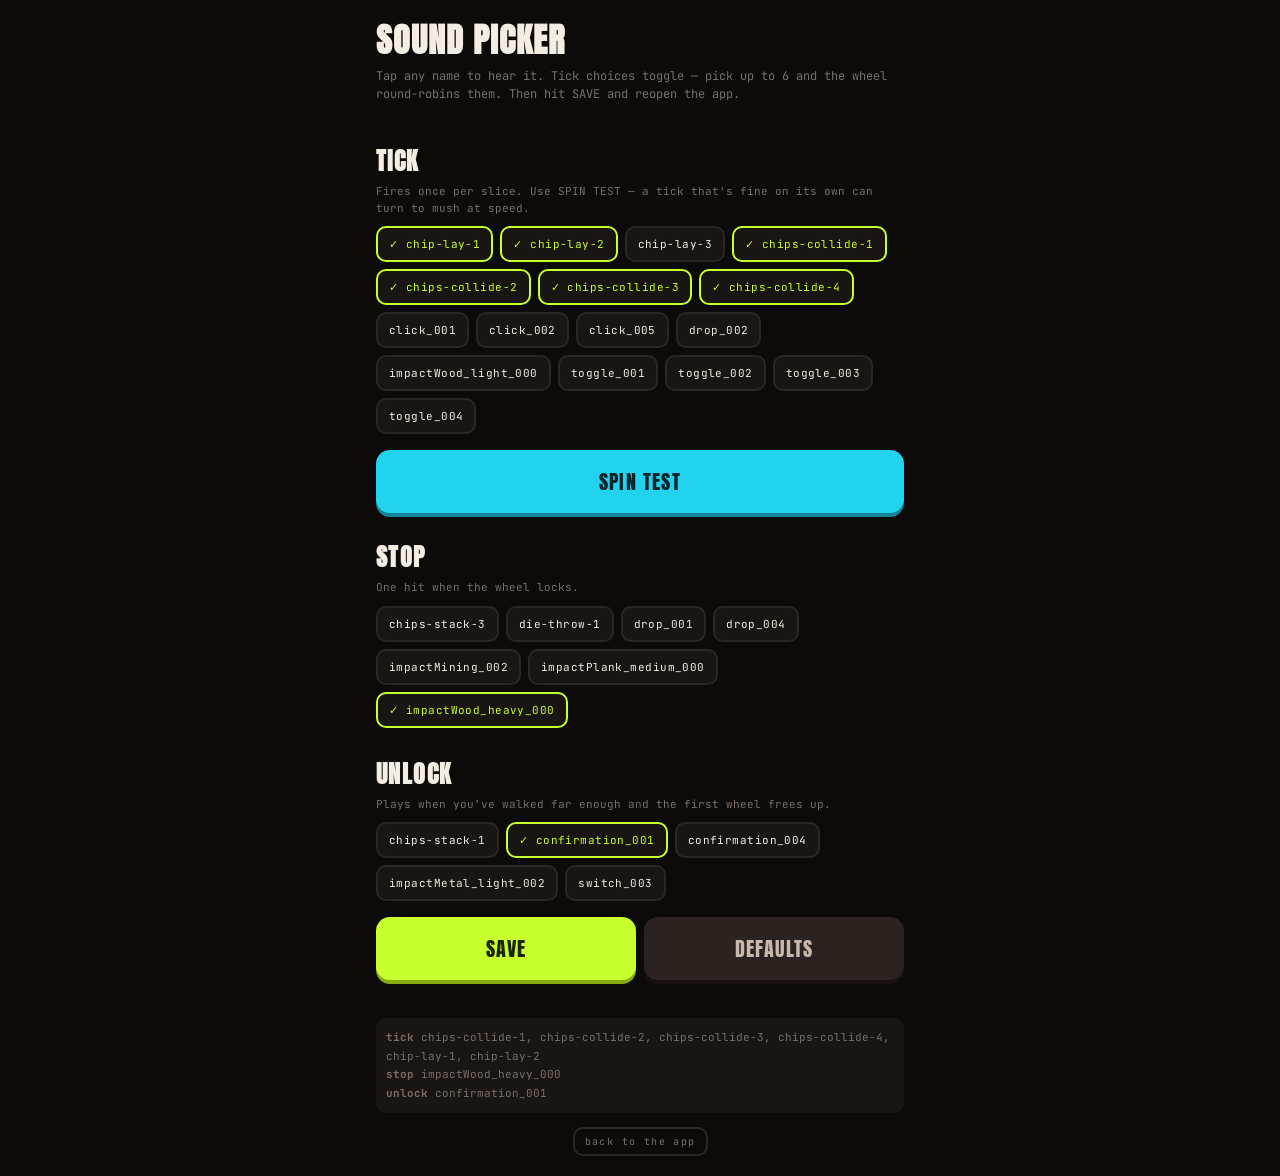
==== sounds.html @ 1cd9d799 "swap synthesized sounds for real CC0 stock recordings Kenney Casino Audio / Impact Sounds / Interfac" ====
<!DOCTYPE html>
<html lang="en">
<head>
<meta charset="utf-8">
<meta name="viewport" content="width=device-width, initial-scale=1, viewport-fit=cover">
<title>THE WHEEL — sound picker</title>
<link href="https://fonts.googleapis.com/css2?family=Anton&family=JetBrains+Mono:wght@400;700&display=swap" rel="stylesheet">
<link rel="stylesheet" href="style.css?v=3">
<style>
  #app{justify-content:flex-start}
  h1{font-family:Anton,Impact,sans-serif;font-size:34px;margin:6px 0 2px;letter-spacing:.03em}
  .sub{font-size:12px;color:var(--dim);line-height:1.5;margin:0 0 18px}
  h2{font-family:Anton,Impact,sans-serif;font-size:24px;margin:22px 0 4px;letter-spacing:.06em}
  .hint{font-size:11px;color:var(--dim);margin:0 0 10px;line-height:1.5}
  .row{display:flex;flex-wrap:wrap;gap:7px;margin-bottom:6px}
  .cand{
    background:var(--ink2);border:2px solid #2c2622;border-radius:10px;
    padding:9px 11px;font-family:inherit;font-size:11px;color:var(--paper);letter-spacing:.04em;
  }
  .cand:active{background:#2c2622}
  .cand.on{border-color:var(--acid);color:var(--acid)}
  .cand.on::before{content:'✓ '}
  .bar{display:flex;gap:8px;margin:10px 0 4px}
  .bar .big{margin:0}
  .note{font-size:11px;color:var(--gold);min-height:16px;margin-top:8px;line-height:1.5}
  .picked{background:var(--ink2);border-radius:10px;padding:10px;font-size:11px;color:var(--dim);line-height:1.7;margin-top:10px;word-break:break-all}
</style>
</head>
<body>
<div id="app">
  <h1>SOUND PICKER</h1>
  <p class="sub">Tap any name to hear it. Tick choices toggle — pick up to 6 and the wheel
  round-robins them. Then hit SAVE and reopen the app.</p>

  <h2>TICK</h2>
  <p class="hint">Fires once per slice. Use SPIN TEST — a tick that's fine on its own can turn to mush at speed.</p>
  <div class="row" id="rowTick"></div>
  <div class="bar"><button class="big alt" id="spinTest">SPIN TEST</button></div>

  <h2>STOP</h2>
  <p class="hint">One hit when the wheel locks.</p>
  <div class="row" id="rowThunk"></div>

  <h2>UNLOCK</h2>
  <p class="hint">Plays when you've walked far enough and the first wheel frees up.</p>
  <div class="row" id="rowUnlock"></div>

  <div class="bar">
    <button class="big win" id="save">SAVE</button>
    <button class="big lose" id="reset">DEFAULTS</button>
  </div>
  <div class="note" id="note"></div>
  <div class="picked" id="picked"></div>
  <a href="index.html" class="ghost small" style="text-align:center;text-decoration:none">back to the app</a>
</div>

<script>
const LIB = {
"tick": [
{
"file": "snd/lib/tick--chip-lay-1.wav",
"name": "chip-lay-1"
},
{
"file": "snd/lib/tick--chip-lay-2.wav",
"name": "chip-lay-2"
},
{
"file": "snd/lib/tick--chip-lay-3.wav",
"name": "chip-lay-3"
},
{
"file": "snd/lib/tick--chips-collide-1.wav",
"name": "chips-collide-1"
},
{
"file": "snd/lib/tick--chips-collide-2.wav",
"name": "chips-collide-2"
},
{
"file": "snd/lib/tick--chips-collide-3.wav",
"name": "chips-collide-3"
},
{
"file": "snd/lib/tick--chips-collide-4.wav",
"name": "chips-collide-4"
},
{
"file": "snd/lib/tick--click_001.wav",
"name": "click_001"
},
{
"file": "snd/lib/tick--click_002.wav",
"name": "click_002"
},
{
"file": "snd/lib/tick--click_005.wav",
"name": "click_005"
},
{
"file": "snd/lib/tick--drop_002.wav",
"name": "drop_002"
},
{
"file": "snd/lib/tick--impactWood_light_000.wav",
"name": "impactWood_light_000"
},
{
"file": "snd/lib/tick--toggle_001.wav",
"name": "toggle_001"
},
{
"file": "snd/lib/tick--toggle_002.wav",
"name": "toggle_002"
},
{
"file": "snd/lib/tick--toggle_003.wav",
"name": "toggle_003"
},
{
"file": "snd/lib/tick--toggle_004.wav",
"name": "toggle_004"
}
],
"thunk": [
{
"file": "snd/lib/thunk--chips-stack-3.wav",
"name": "chips-stack-3"
},
{
"file": "snd/lib/thunk--die-throw-1.wav",
"name": "die-throw-1"
},
{
"file": "snd/lib/thunk--drop_001.wav",
"name": "drop_001"
},
{
"file": "snd/lib/thunk--drop_004.wav",
"name": "drop_004"
},
{
"file": "snd/lib/thunk--impactMining_002.wav",
"name": "impactMining_002"
},
{
"file": "snd/lib/thunk--impactPlank_medium_000.wav",
"name": "impactPlank_medium_000"
},
{
"file": "snd/lib/thunk--impactWood_heavy_000.wav",
"name": "impactWood_heavy_000"
}
],
"unlock": [
{
"file": "snd/lib/unlock--chips-stack-1.wav",
"name": "chips-stack-1"
},
{
"file": "snd/lib/unlock--confirmation_001.wav",
"name": "confirmation_001"
},
{
"file": "snd/lib/unlock--confirmation_004.wav",
"name": "confirmation_004"
},
{
"file": "snd/lib/unlock--impactMetal_light_002.wav",
"name": "impactMetal_light_002"
},
{
"file": "snd/lib/unlock--switch_003.wav",
"name": "switch_003"
}
]
};
// the lib copies of whatever snd/tick*.wav currently are, so the buttons show as ticked
const DEFAULTS = {
  tick: ['chips-collide-1','chips-collide-2','chips-collide-3','chips-collide-4','chip-lay-1','chip-lay-2']
          .map(n => `snd/lib/tick--${n}.wav`),
  thunk: 'snd/lib/thunk--impactWood_heavy_000.wav',
  unlock: 'snd/lib/unlock--confirmation_001.wav',
};
const DB = {
  get(k,d){ try { return JSON.parse(localStorage.getItem('wheel.'+k)) ?? d; } catch { return d; } },
  set(k,v){ try { localStorage.setItem('wheel.'+k, JSON.stringify(v)); } catch {} },
};

let AC = null, cache = new Map();
const ctx = () => (AC = AC || new (window.AudioContext||window.webkitAudioContext)());
async function buf(url){
  if (cache.has(url)) return cache.get(url);
  const b = await ctx().decodeAudioData(await (await fetch(url)).arrayBuffer());
  cache.set(url, b); return b;
}
async function play(url, rate=1, gain=1){
  try {
    const s = ctx().createBufferSource(), g = ctx().createGain();
    s.buffer = await buf(url); s.playbackRate.value = rate; g.gain.value = gain;
    s.connect(g); g.connect(ctx().destination); s.start();
  } catch(e){ note('could not play ' + url); }
}
const note = t => document.getElementById('note').textContent = t;

// current selection, seeded from whatever the app is using
let sel = DB.get('sndPick', null) || { tick: DEFAULTS.tick.slice(), thunk: DEFAULTS.thunk, unlock: DEFAULTS.unlock };

function build(role, el){
  el.innerHTML = '';
  LIB[role].forEach(c => {
    const b = document.createElement('button');
    b.className = 'cand'; b.textContent = c.name; b.dataset.file = c.file;
    b.onclick = () => {
      play(c.file, 1, role === 'tick' ? 0.8 : 0.95);
      if (role === 'tick') {
        const i = sel.tick.indexOf(c.file);
        if (i >= 0) sel.tick.splice(i,1);
        else { if (sel.tick.length >= 6) sel.tick.shift(); sel.tick.push(c.file); }
        note(`${sel.tick.length} tick take${sel.tick.length===1?'':'s'} selected`);
      } else { sel[role] = c.file; }
      paint();
    };
    el.appendChild(b);
  });
}

function paint(){
  document.querySelectorAll('.cand').forEach(b => {
    const f = b.dataset.file;
    b.classList.toggle('on', sel.tick.includes(f) || sel.thunk === f || sel.unlock === f);
  });
  document.getElementById('picked').innerHTML =
    `<b>tick</b> ${sel.tick.map(f=>f.split('--').pop().replace('.wav','')).join(', ') || '(none — will use defaults)'}<br>` +
    `<b>stop</b> ${sel.thunk.split('--').pop().replace('.wav','')}<br>` +
    `<b>unlock</b> ${sel.unlock.split('--').pop().replace('.wav','')}`;
}

// replays the app's real physics so you hear the slowdown, not one isolated click
document.getElementById('spinTest').onclick = async () => {
  const list = sel.tick.length ? sel.tick : DEFAULTS.tick;
  await Promise.all(list.map(u => buf(u).catch(()=>null)));
  let rot = 0, vel = 24, t = 0, last = -1, n = 0;
  const SLICES = 12, step = Math.PI*2/SLICES, dt = 1/120;
  note('spinning…');
  while (Math.abs(vel) > 0.22 && t < 14 && n < 400) {
    rot += vel*dt; vel *= Math.pow(0.32, dt); t += dt;
    const s = Math.floor(rot/step);
    if (s !== last) {
      last = s; n++;
      const fast = Math.min(1, Math.abs(vel)/20);
      const u = list[n % list.length];
      setTimeout(() => play(u, 0.94 + Math.random()*0.12 + fast*0.16, 0.78 - fast*0.34), t*1000);
    }
  }
  setTimeout(() => { play(sel.thunk, 0.97+Math.random()*0.06, 0.95); note(`${n} ticks then the stop`); }, t*1000 + 120);
};

document.getElementById('save').onclick = () => {
  if (!sel.tick.length) return note('pick at least one tick');
  DB.set('sndPick', sel);
  note('saved — reopen the app and flick a wheel');
};
document.getElementById('reset').onclick = () => {
  DB.set('sndPick', null);
  sel = { tick: DEFAULTS.tick.slice(), thunk: DEFAULTS.thunk, unlock: DEFAULTS.unlock };
  paint(); note('back to defaults');
};

build('tick', document.getElementById('rowTick'));
build('thunk', document.getElementById('rowThunk'));
build('unlock', document.getElementById('rowUnlock'));
paint();
document.addEventListener('pointerdown', () => { ctx(); if (AC.state==='suspended') AC.resume(); }, {once:true});
</script>
</body>
</html>
---- style.css ----
:root{
  --ink:#0d0b0a;
  --ink2:#191512;
  --paper:#f4ede1;
  --hot:#ff4d1c;
  --acid:#c8ff2e;
  --sky:#22d3ee;
  --gold:#ffc233;
  --dim:#7a6f66;
}
*{box-sizing:border-box;-webkit-tap-highlight-color:transparent}
html,body{margin:0;padding:0;height:100%}
body{
  background:var(--ink);
  color:var(--paper);
  font-family:"JetBrains Mono",ui-monospace,monospace;
  overscroll-behavior:none;
  touch-action:manipulation;
  -webkit-user-select:none;user-select:none;
}
#app{
  max-width:560px;margin:0 auto;min-height:100%;
  padding:calc(env(safe-area-inset-top) + 8px) 16px calc(env(safe-area-inset-bottom) + 20px);
  display:flex;flex-direction:column;
}
.hidden{display:none !important}
.muted{color:var(--dim)}

/* ---------- top bar ---------- */
#bar{
  display:flex;justify-content:space-between;align-items:center;
  font-size:12px;letter-spacing:.12em;padding-bottom:10px;
  border-bottom:2px solid #241f1b;margin-bottom:14px;
}
.bar-l{display:flex;gap:10px;align-items:baseline}
#dayCount{font-family:Anton,Impact,sans-serif;font-size:19px;letter-spacing:.04em}
#place{font-size:11px;max-width:120px;overflow:hidden;text-overflow:ellipsis;white-space:nowrap}
.bar-r{display:flex;gap:10px;align-items:center}
#timer{
  font-family:Anton,Impact,sans-serif;font-size:22px;color:var(--acid);
  letter-spacing:.02em;font-variant-numeric:tabular-nums;
}

/* ---------- buttons ---------- */
button{font-family:inherit;cursor:pointer;border:0}
.big{
  display:block;width:100%;padding:16px;margin:8px 0;
  background:var(--hot);color:#fff;border-radius:14px;
  font-family:Anton,Impact,sans-serif;font-size:20px;letter-spacing:.06em;
  box-shadow:0 4px 0 #a92c0c;
  transition:transform .06s,box-shadow .06s;
}
.big:active{transform:translateY(3px);box-shadow:0 1px 0 #a92c0c}
.big.alt{background:var(--sky);color:#04252b;box-shadow:0 4px 0 #128596}
.big.alt:active{box-shadow:0 1px 0 #128596}
.big.win{background:var(--acid);color:#1c2400;box-shadow:0 4px 0 #86ab13}
.big.win:active{box-shadow:0 1px 0 #86ab13}
.big.lose{background:#2a2320;color:#c9b8ac;box-shadow:0 4px 0 #17120f}
.big.lose:active{box-shadow:0 1px 0 #17120f}
.ghost{
  background:transparent;color:var(--dim);border:2px solid #2c2622;
  border-radius:10px;padding:7px 12px;font-size:11px;letter-spacing:.14em;
}
.ghost.small{font-size:10px;padding:6px 10px;margin:14px auto 0;display:block}

/* ---------- screens ---------- */
.screen{flex:1;display:flex;flex-direction:column;justify-content:center}
.huge{
  font-family:Anton,Impact,sans-serif;font-size:clamp(56px,17vw,96px);
  line-height:.85;margin:0 0 12px;letter-spacing:-.01em;
}
.lede{color:var(--gold);font-size:13px;line-height:1.5;margin:0 0 28px}
.field{margin-bottom:18px}
label{display:block;font-size:11px;letter-spacing:.16em;color:var(--dim);margin-bottom:8px}
input[type=text]{
  width:100%;padding:14px;background:var(--ink2);border:2px solid #2c2622;
  border-radius:12px;color:var(--paper);font-family:inherit;font-size:15px;
}
input[type=text]:focus{outline:none;border-color:var(--gold)}
.or{text-align:center;color:var(--dim);font-size:11px;margin:10px 0}
.toggle{display:flex;align-items:center;gap:10px;margin:6px 0;letter-spacing:.1em;color:var(--paper);font-size:12px}
.toggle input{width:20px;height:20px;accent-color:var(--hot)}
.fineprint{font-size:11px;color:var(--dim);margin:2px 0 0;line-height:1.5}
.status{font-size:12px;color:var(--gold);margin-top:14px;min-height:18px;line-height:1.5}

/* ---------- wheel ---------- */
.stagelabel{
  text-align:center;font-family:Anton,Impact,sans-serif;
  font-size:clamp(30px,10vw,48px);letter-spacing:.06em;margin-bottom:2px;
}
#wheelWrap{position:relative;width:100%;aspect-ratio:1;margin:6px auto;max-width:420px}
#wheel{width:100%;height:100%;display:block;touch-action:none}
#pointer{
  position:absolute;top:-4px;left:50%;transform:translateX(-50%);
  width:0;height:0;border-left:16px solid transparent;border-right:16px solid transparent;
  border-top:30px solid var(--paper);z-index:3;
  filter:drop-shadow(0 3px 0 rgba(0,0,0,.5));
}
#spinHint{
  position:absolute;inset:0;display:flex;align-items:center;justify-content:center;
  font-family:Anton,Impact,sans-serif;font-size:16px;letter-spacing:.2em;
  color:var(--ink);pointer-events:none;z-index:2;
}
#breadcrumb{display:flex;flex-wrap:wrap;gap:6px;justify-content:center;margin-top:10px;min-height:26px}
.crumb{
  background:var(--ink2);border:2px solid #2c2622;border-radius:8px;
  padding:5px 9px;font-size:10px;letter-spacing:.1em;
}
.crumb b{color:var(--gold);font-weight:700}

/* ---------- indoor lock ---------- */
.locknotice{text-align:center;padding:20px 0}
.lock-big{font-family:Anton,Impact,sans-serif;font-size:clamp(48px,15vw,80px);color:var(--hot);line-height:.9}
.lock-sub{font-family:Anton,Impact,sans-serif;font-size:20px;letter-spacing:.14em;margin-bottom:18px}
.lock-meter{height:14px;background:var(--ink2);border:2px solid #2c2622;border-radius:99px;overflow:hidden}
#lockFill{height:100%;width:0;background:var(--acid);transition:width .3s}
.lock-num{font-size:12px;color:var(--dim);margin-top:8px;font-variant-numeric:tabular-nums}

/* ---------- brief ---------- */
.brief-head{font-size:11px;letter-spacing:.24em;color:var(--dim);text-align:center;margin-bottom:12px}
.downgrade{
  background:#3a1206;border:2px solid var(--hot);border-radius:12px;
  padding:12px;text-align:center;margin-bottom:14px;
}
.dg-from{font-family:Anton,sans-serif;font-size:20px;color:#8a6a5e;text-decoration:line-through}
.dg-arrow{color:var(--hot);margin:0 8px}
.dg-to{font-family:Anton,sans-serif;font-size:20px;color:var(--gold)}
.dg-why{font-size:11px;color:#c99a86;margin-top:6px}
.brief-card{
  background:var(--ink2);border:2px solid #2c2622;border-radius:18px;
  padding:18px;text-align:center;overflow:hidden;
}
#briefPhoto{width:120px;height:120px;object-fit:cover;border-radius:14px;margin-bottom:12px;border:2px solid #2c2622}
.brief-kind{font-size:11px;letter-spacing:.2em;color:var(--sky)}
.brief-name{font-family:Anton,Impact,sans-serif;font-size:clamp(28px,9vw,42px);line-height:1.02;margin:6px 0 2px}
.brief-sci{font-size:12px;color:var(--dim);font-style:italic}
.brief-rarity{font-size:11px;color:var(--gold);margin-top:10px;letter-spacing:.1em}
.brief-rows{margin:14px 0}
.brow{
  display:flex;justify-content:space-between;align-items:center;
  padding:12px 14px;background:var(--ink2);border-radius:12px;margin-bottom:8px;
}
.brow span{font-size:11px;letter-spacing:.18em;color:var(--dim)}
.brow b{font-family:Anton,Impact,sans-serif;font-size:20px;letter-spacing:.04em}
.brief-actions{display:flex;gap:10px}
.brief-actions .big{margin:8px 0 0}

/* ---------- log ---------- */
.log-head{display:flex;justify-content:space-between;align-items:center;margin-bottom:12px}
.log-head h2{font-family:Anton,Impact,sans-serif;font-size:30px;margin:0;letter-spacing:.04em}
.logstats{display:flex;gap:8px;margin-bottom:14px}
.stat{flex:1;background:var(--ink2);border-radius:12px;padding:10px;text-align:center}
.stat b{display:block;font-family:Anton,sans-serif;font-size:26px;color:var(--acid)}
.stat span{font-size:9px;letter-spacing:.14em;color:var(--dim)}
#logList{flex:1;overflow-y:auto;-webkit-overflow-scrolling:touch;margin-bottom:12px}
.entry{
  display:flex;gap:10px;align-items:center;padding:10px;
  border-bottom:2px solid #1e1a17;
}
.entry .e-day{font-family:Anton,sans-serif;font-size:15px;color:var(--dim);width:46px;flex:none}
.entry .e-mid{flex:1;min-width:0}
.entry .e-name{font-size:13px;overflow:hidden;text-overflow:ellipsis;white-space:nowrap}
.entry .e-meta{font-size:10px;color:var(--dim);letter-spacing:.08em}
.entry .e-res{font-family:Anton,sans-serif;font-size:13px;flex:none}
.e-res.ok{color:var(--acid)}
.e-res.no{color:var(--hot)}
.empty{color:var(--dim);font-size:12px;text-align:center;padding:30px 0;line-height:1.6}
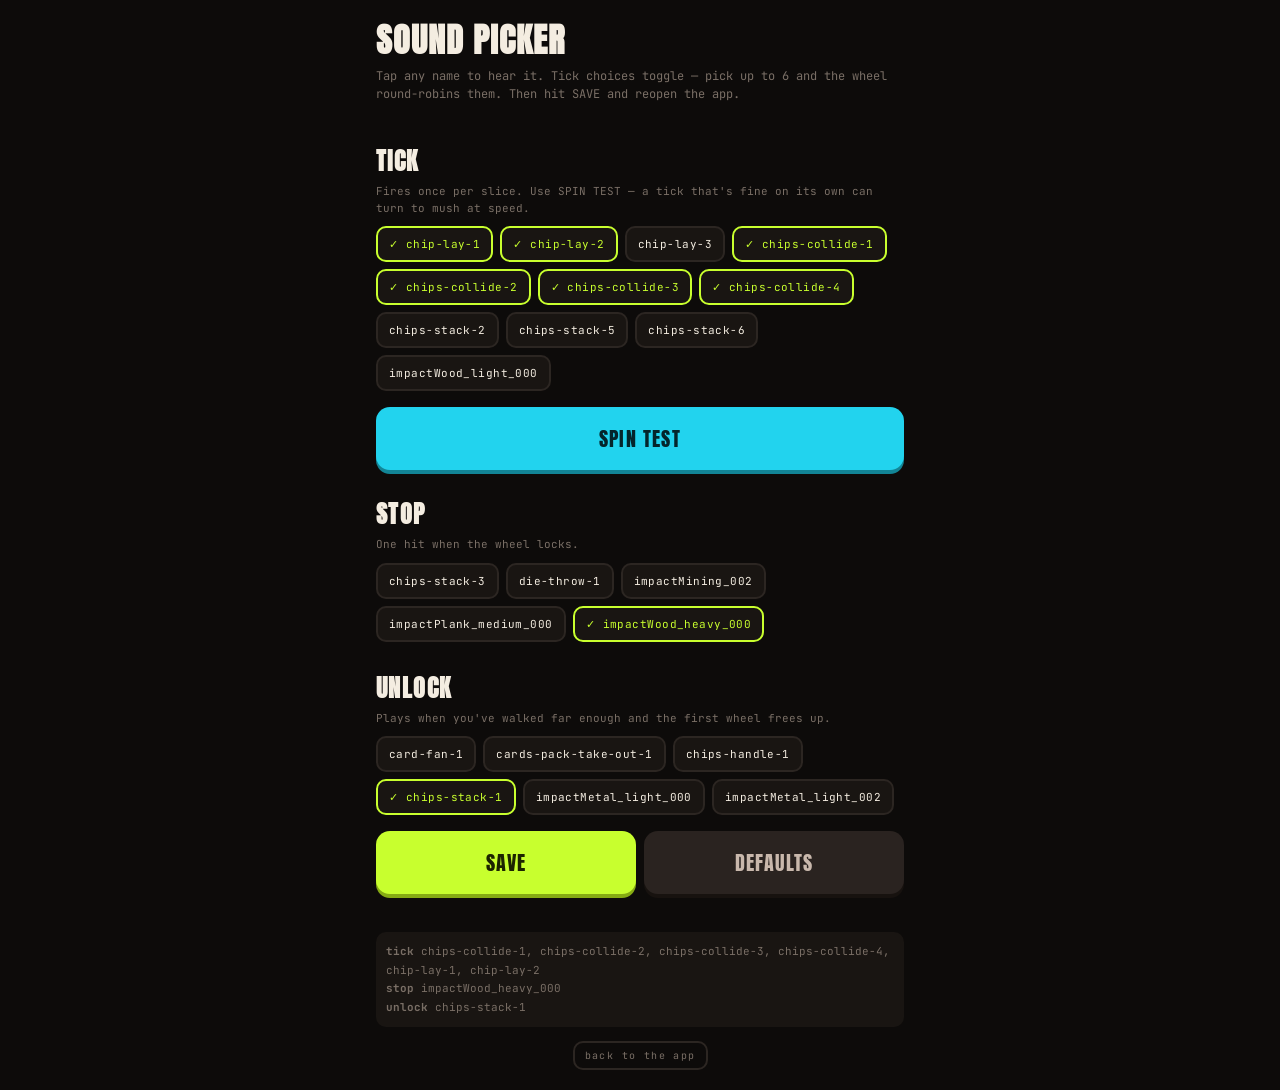
==== commit c793dbc5: "drop the synthesized interface sounds, keep only real recordings The unlock chime was a melodic synt" ====
--- a/sounds.html
+++ b/sounds.html
@@ -5,7 +5,7 @@
 <meta name="viewport" content="width=device-width, initial-scale=1, viewport-fit=cover">
 <title>THE WHEEL — sound picker</title>
 <link href="https://fonts.googleapis.com/css2?family=Anton&family=JetBrains+Mono:wght@400;700&display=swap" rel="stylesheet">
-<link rel="stylesheet" href="style.css?v=3">
+<link rel="stylesheet" href="style.css?v=4">
 <style>
   #app{justify-content:flex-start}
   h1{font-family:Anton,Impact,sans-serif;font-size:34px;margin:6px 0 2px;letter-spacing:.03em}
@@ -86,40 +86,20 @@
 "name": "chips-collide-4"
 },
 {
-"file": "snd/lib/tick--click_001.wav",
-"name": "click_001"
-},
-{
-"file": "snd/lib/tick--click_002.wav",
-"name": "click_002"
-},
-{
-"file": "snd/lib/tick--click_005.wav",
-"name": "click_005"
-},
-{
-"file": "snd/lib/tick--drop_002.wav",
-"name": "drop_002"
+"file": "snd/lib/tick--chips-stack-2.wav",
+"name": "chips-stack-2"
+},
+{
+"file": "snd/lib/tick--chips-stack-5.wav",
+"name": "chips-stack-5"
+},
+{
+"file": "snd/lib/tick--chips-stack-6.wav",
+"name": "chips-stack-6"
 },
 {
 "file": "snd/lib/tick--impactWood_light_000.wav",
 "name": "impactWood_light_000"
-},
-{
-"file": "snd/lib/tick--toggle_001.wav",
-"name": "toggle_001"
-},
-{
-"file": "snd/lib/tick--toggle_002.wav",
-"name": "toggle_002"
-},
-{
-"file": "snd/lib/tick--toggle_003.wav",
-"name": "toggle_003"
-},
-{
-"file": "snd/lib/tick--toggle_004.wav",
-"name": "toggle_004"
 }
 ],
 "thunk": [
@@ -132,14 +112,6 @@
 "name": "die-throw-1"
 },
 {
-"file": "snd/lib/thunk--drop_001.wav",
-"name": "drop_001"
-},
-{
-"file": "snd/lib/thunk--drop_004.wav",
-"name": "drop_004"
-},
-{
 "file": "snd/lib/thunk--impactMining_002.wav",
 "name": "impactMining_002"
 },
@@ -154,24 +126,28 @@
 ],
 "unlock": [
 {
+"file": "snd/lib/unlock--card-fan-1.wav",
+"name": "card-fan-1"
+},
+{
+"file": "snd/lib/unlock--cards-pack-take-out-1.wav",
+"name": "cards-pack-take-out-1"
+},
+{
+"file": "snd/lib/unlock--chips-handle-1.wav",
+"name": "chips-handle-1"
+},
+{
 "file": "snd/lib/unlock--chips-stack-1.wav",
 "name": "chips-stack-1"
 },
 {
-"file": "snd/lib/unlock--confirmation_001.wav",
-"name": "confirmation_001"
-},
-{
-"file": "snd/lib/unlock--confirmation_004.wav",
-"name": "confirmation_004"
+"file": "snd/lib/unlock--impactMetal_light_000.wav",
+"name": "impactMetal_light_000"
 },
 {
 "file": "snd/lib/unlock--impactMetal_light_002.wav",
 "name": "impactMetal_light_002"
-},
-{
-"file": "snd/lib/unlock--switch_003.wav",
-"name": "switch_003"
 }
 ]
 };
@@ -180,7 +156,7 @@
   tick: ['chips-collide-1','chips-collide-2','chips-collide-3','chips-collide-4','chip-lay-1','chip-lay-2']
           .map(n => `snd/lib/tick--${n}.wav`),
   thunk: 'snd/lib/thunk--impactWood_heavy_000.wav',
-  unlock: 'snd/lib/unlock--confirmation_001.wav',
+  unlock: 'snd/lib/unlock--chips-stack-1.wav',
 };
 const DB = {
   get(k,d){ try { return JSON.parse(localStorage.getItem('wheel.'+k)) ?? d; } catch { return d; } },
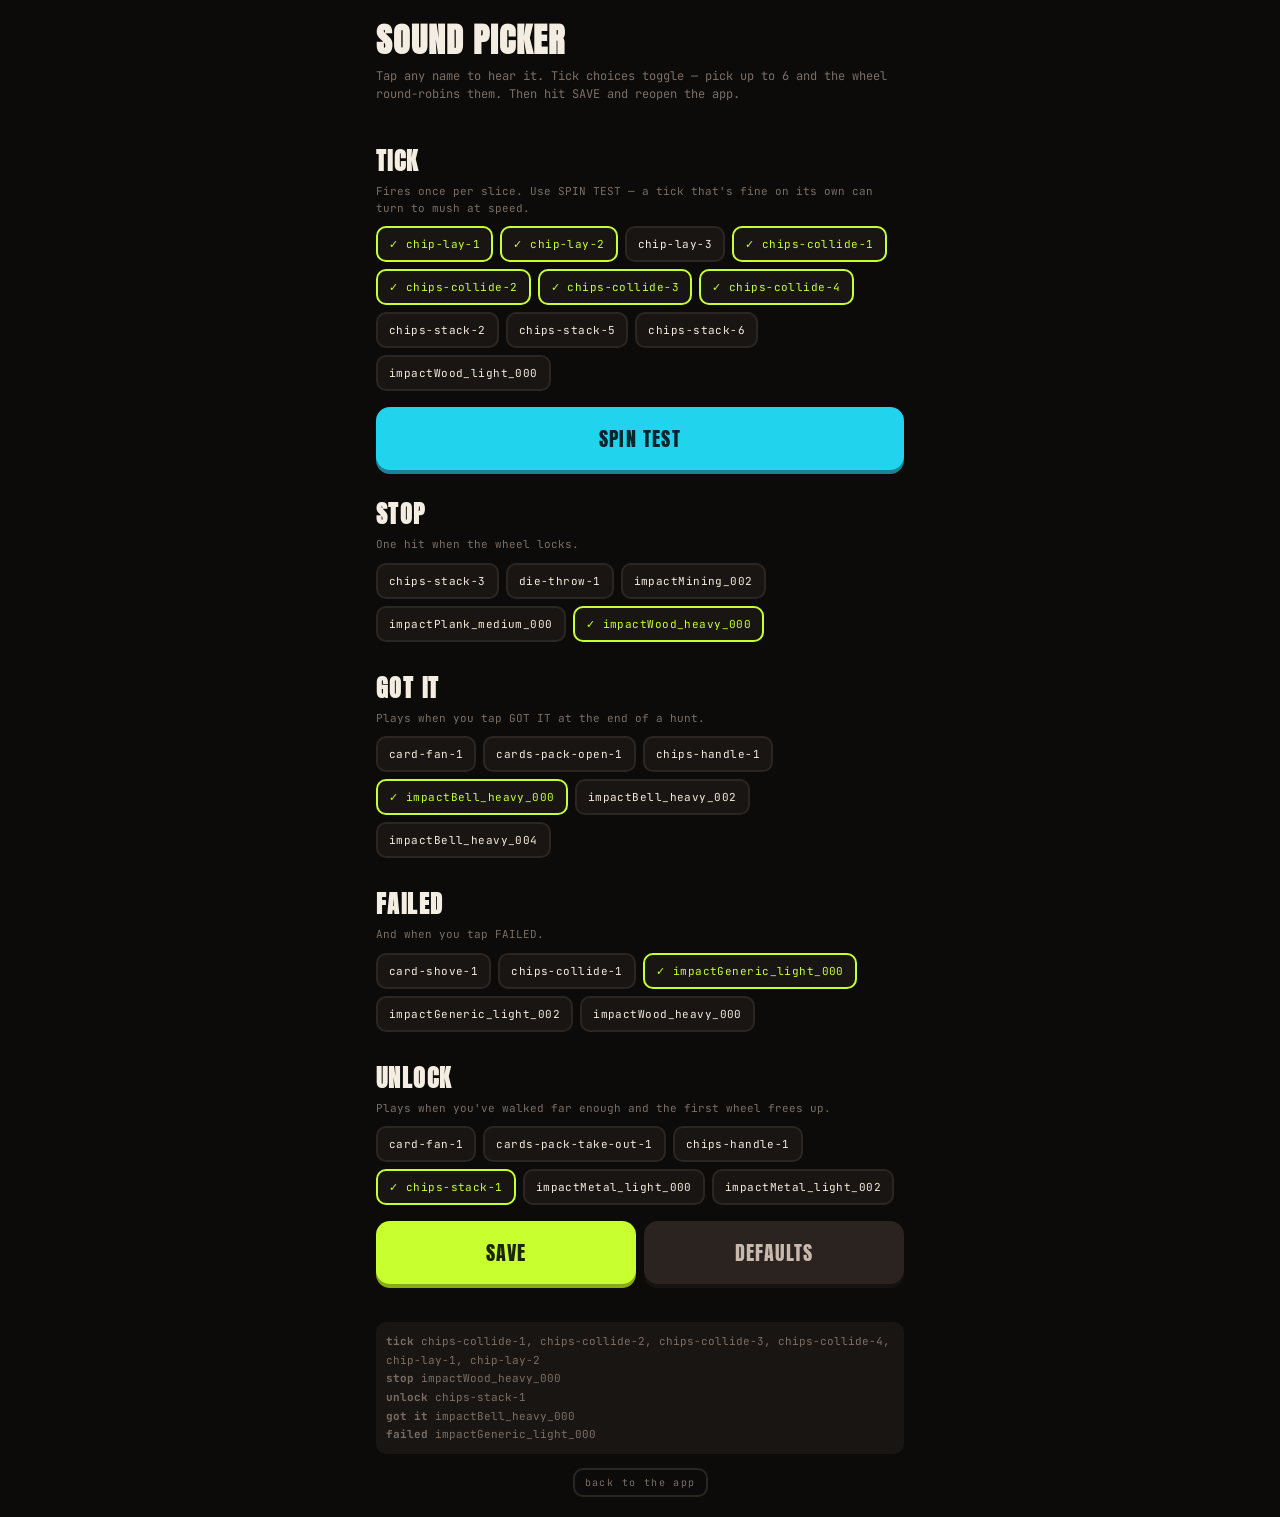
==== commit 2e6aa37e: "catalogue numbers, 3 swipeable photos per target, and end-of-hunt sounds - Every target gets #001-st" ====
--- a/sounds.html
+++ b/sounds.html
@@ -5,7 +5,7 @@
 <meta name="viewport" content="width=device-width, initial-scale=1, viewport-fit=cover">
 <title>THE WHEEL — sound picker</title>
 <link href="https://fonts.googleapis.com/css2?family=Anton&family=JetBrains+Mono:wght@400;700&display=swap" rel="stylesheet">
-<link rel="stylesheet" href="style.css?v=4">
+<link rel="stylesheet" href="style.css?v=5">
 <style>
   #app{justify-content:flex-start}
   h1{font-family:Anton,Impact,sans-serif;font-size:34px;margin:6px 0 2px;letter-spacing:.03em}
@@ -41,6 +41,14 @@
   <p class="hint">One hit when the wheel locks.</p>
   <div class="row" id="rowThunk"></div>
 
+  <h2>GOT IT</h2>
+  <p class="hint">Plays when you tap GOT IT at the end of a hunt.</p>
+  <div class="row" id="rowWin"></div>
+
+  <h2>FAILED</h2>
+  <p class="hint">And when you tap FAILED.</p>
+  <div class="row" id="rowLose"></div>
+
   <h2>UNLOCK</h2>
   <p class="hint">Plays when you've walked far enough and the first wheel frees up.</p>
   <div class="row" id="rowUnlock"></div>
@@ -56,6 +64,50 @@
 
 <script>
 const LIB = {
+"lose": [
+{
+"file": "snd/lib/lose--card-shove-1.wav",
+"name": "card-shove-1"
+},
+{
+"file": "snd/lib/lose--chips-collide-1.wav",
+"name": "chips-collide-1"
+},
+{
+"file": "snd/lib/lose--impactGeneric_light_000.wav",
+"name": "impactGeneric_light_000"
+},
+{
+"file": "snd/lib/lose--impactGeneric_light_002.wav",
+"name": "impactGeneric_light_002"
+},
+{
+"file": "snd/lib/lose--impactWood_heavy_000.wav",
+"name": "impactWood_heavy_000"
+}
+],
+"thunk": [
+{
+"file": "snd/lib/thunk--chips-stack-3.wav",
+"name": "chips-stack-3"
+},
+{
+"file": "snd/lib/thunk--die-throw-1.wav",
+"name": "die-throw-1"
+},
+{
+"file": "snd/lib/thunk--impactMining_002.wav",
+"name": "impactMining_002"
+},
+{
+"file": "snd/lib/thunk--impactPlank_medium_000.wav",
+"name": "impactPlank_medium_000"
+},
+{
+"file": "snd/lib/thunk--impactWood_heavy_000.wav",
+"name": "impactWood_heavy_000"
+}
+],
 "tick": [
 {
 "file": "snd/lib/tick--chip-lay-1.wav",
@@ -102,28 +154,6 @@
 "name": "impactWood_light_000"
 }
 ],
-"thunk": [
-{
-"file": "snd/lib/thunk--chips-stack-3.wav",
-"name": "chips-stack-3"
-},
-{
-"file": "snd/lib/thunk--die-throw-1.wav",
-"name": "die-throw-1"
-},
-{
-"file": "snd/lib/thunk--impactMining_002.wav",
-"name": "impactMining_002"
-},
-{
-"file": "snd/lib/thunk--impactPlank_medium_000.wav",
-"name": "impactPlank_medium_000"
-},
-{
-"file": "snd/lib/thunk--impactWood_heavy_000.wav",
-"name": "impactWood_heavy_000"
-}
-],
 "unlock": [
 {
 "file": "snd/lib/unlock--card-fan-1.wav",
@@ -148,6 +178,32 @@
 {
 "file": "snd/lib/unlock--impactMetal_light_002.wav",
 "name": "impactMetal_light_002"
+}
+],
+"win": [
+{
+"file": "snd/lib/win--card-fan-1.wav",
+"name": "card-fan-1"
+},
+{
+"file": "snd/lib/win--cards-pack-open-1.wav",
+"name": "cards-pack-open-1"
+},
+{
+"file": "snd/lib/win--chips-handle-1.wav",
+"name": "chips-handle-1"
+},
+{
+"file": "snd/lib/win--impactBell_heavy_000.wav",
+"name": "impactBell_heavy_000"
+},
+{
+"file": "snd/lib/win--impactBell_heavy_002.wav",
+"name": "impactBell_heavy_002"
+},
+{
+"file": "snd/lib/win--impactBell_heavy_004.wav",
+"name": "impactBell_heavy_004"
 }
 ]
 };
@@ -157,6 +213,8 @@
           .map(n => `snd/lib/tick--${n}.wav`),
   thunk: 'snd/lib/thunk--impactWood_heavy_000.wav',
   unlock: 'snd/lib/unlock--chips-stack-1.wav',
+  win: 'snd/lib/win--impactBell_heavy_000.wav',
+  lose: 'snd/lib/lose--impactGeneric_light_000.wav',
 };
 const DB = {
   get(k,d){ try { return JSON.parse(localStorage.getItem('wheel.'+k)) ?? d; } catch { return d; } },
@@ -180,7 +238,14 @@
 const note = t => document.getElementById('note').textContent = t;
 
 // current selection, seeded from whatever the app is using
-let sel = DB.get('sndPick', null) || { tick: DEFAULTS.tick.slice(), thunk: DEFAULTS.thunk, unlock: DEFAULTS.unlock };
+let saved = DB.get('sndPick', null);
+let sel = {
+  tick:   (saved && saved.tick && saved.tick.length) ? saved.tick.slice() : DEFAULTS.tick.slice(),
+  thunk:  (saved && saved.thunk)  || DEFAULTS.thunk,
+  unlock: (saved && saved.unlock) || DEFAULTS.unlock,
+  win:    (saved && saved.win)    || DEFAULTS.win,
+  lose:   (saved && saved.lose)   || DEFAULTS.lose,
+};
 
 function build(role, el){
   el.innerHTML = '';
@@ -204,12 +269,14 @@
 function paint(){
   document.querySelectorAll('.cand').forEach(b => {
     const f = b.dataset.file;
-    b.classList.toggle('on', sel.tick.includes(f) || sel.thunk === f || sel.unlock === f);
+    b.classList.toggle('on', sel.tick.includes(f) || sel.thunk === f || sel.unlock === f || sel.win === f || sel.lose === f);
   });
   document.getElementById('picked').innerHTML =
     `<b>tick</b> ${sel.tick.map(f=>f.split('--').pop().replace('.wav','')).join(', ') || '(none — will use defaults)'}<br>` +
     `<b>stop</b> ${sel.thunk.split('--').pop().replace('.wav','')}<br>` +
-    `<b>unlock</b> ${sel.unlock.split('--').pop().replace('.wav','')}`;
+    `<b>unlock</b> ${sel.unlock.split('--').pop().replace('.wav','')}<br>` +
+    `<b>got it</b> ${sel.win.split('--').pop().replace('.wav','')}<br>` +
+    `<b>failed</b> ${sel.lose.split('--').pop().replace('.wav','')}`;
 }
 
 // replays the app's real physics so you hear the slowdown, not one isolated click
@@ -239,13 +306,15 @@
 };
 document.getElementById('reset').onclick = () => {
   DB.set('sndPick', null);
-  sel = { tick: DEFAULTS.tick.slice(), thunk: DEFAULTS.thunk, unlock: DEFAULTS.unlock };
+  sel = { tick: DEFAULTS.tick.slice(), thunk: DEFAULTS.thunk, unlock: DEFAULTS.unlock, win: DEFAULTS.win, lose: DEFAULTS.lose };
   paint(); note('back to defaults');
 };
 
 build('tick', document.getElementById('rowTick'));
 build('thunk', document.getElementById('rowThunk'));
 build('unlock', document.getElementById('rowUnlock'));
+build('win', document.getElementById('rowWin'));
+build('lose', document.getElementById('rowLose'));
 paint();
 document.addEventListener('pointerdown', () => { ctx(); if (AC.state==='suspended') AC.resume(); }, {once:true});
 </script>
--- a/style.css
+++ b/style.css
@@ -130,7 +130,24 @@
   background:var(--ink2);border:2px solid #2c2622;border-radius:18px;
   padding:18px;text-align:center;overflow:hidden;
 }
-#briefPhoto{width:120px;height:120px;object-fit:cover;border-radius:14px;margin-bottom:12px;border:2px solid #2c2622}
+.strip{margin:-4px -4px 12px}
+.strip-scroll{
+  display:flex;gap:8px;overflow-x:auto;scroll-snap-type:x mandatory;
+  -webkit-overflow-scrolling:touch;scrollbar-width:none;border-radius:14px;
+}
+.strip-scroll::-webkit-scrollbar{display:none}
+.strip-scroll img{
+  flex:0 0 100%;width:100%;aspect-ratio:4/3;object-fit:cover;
+  border-radius:14px;scroll-snap-align:center;background:#221d1a;
+}
+.dots{display:flex;gap:6px;justify-content:center;margin-top:8px}
+.dot{width:7px;height:7px;border-radius:99px;background:#3a322c;transition:background .2s,width .2s}
+.dot.on{background:var(--gold);width:18px}
+.credit{font-size:9px;color:#5f554d;margin-top:6px;line-height:1.4;overflow:hidden;text-overflow:ellipsis;white-space:nowrap}
+.brief-no{
+  font-family:Anton,Impact,sans-serif;font-size:34px;color:var(--gold);
+  line-height:1;letter-spacing:.02em;margin-top:2px;
+}
 .brief-kind{font-size:11px;letter-spacing:.2em;color:var(--sky)}
 .brief-name{font-family:Anton,Impact,sans-serif;font-size:clamp(28px,9vw,42px);line-height:1.02;margin:6px 0 2px}
 .brief-sci{font-size:12px;color:var(--dim);font-style:italic}
@@ -160,6 +177,7 @@
 .entry .e-day{font-family:Anton,sans-serif;font-size:15px;color:var(--dim);width:46px;flex:none}
 .entry .e-mid{flex:1;min-width:0}
 .entry .e-name{font-size:13px;overflow:hidden;text-overflow:ellipsis;white-space:nowrap}
+.entry .e-no{color:var(--gold);font-weight:700}
 .entry .e-meta{font-size:10px;color:var(--dim);letter-spacing:.08em}
 .entry .e-res{font-family:Anton,sans-serif;font-size:13px;flex:none}
 .e-res.ok{color:var(--acid)}
